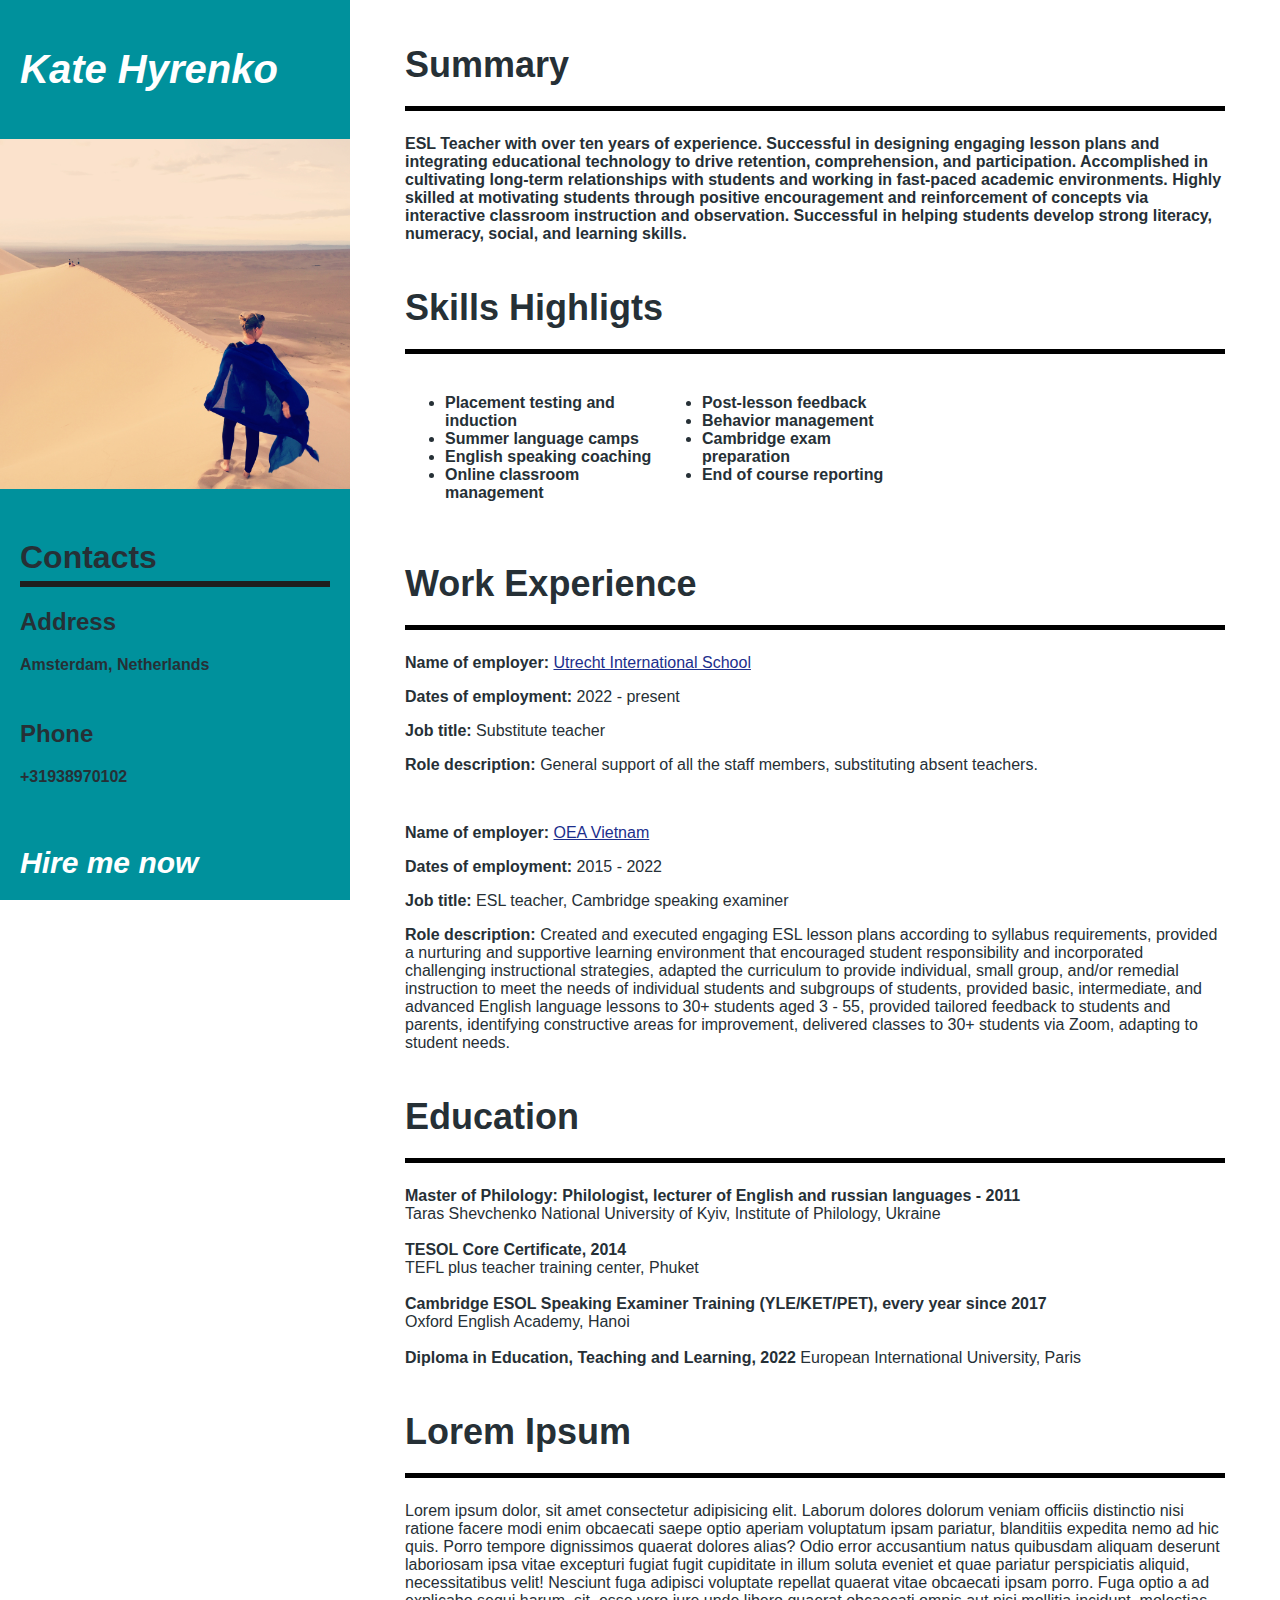
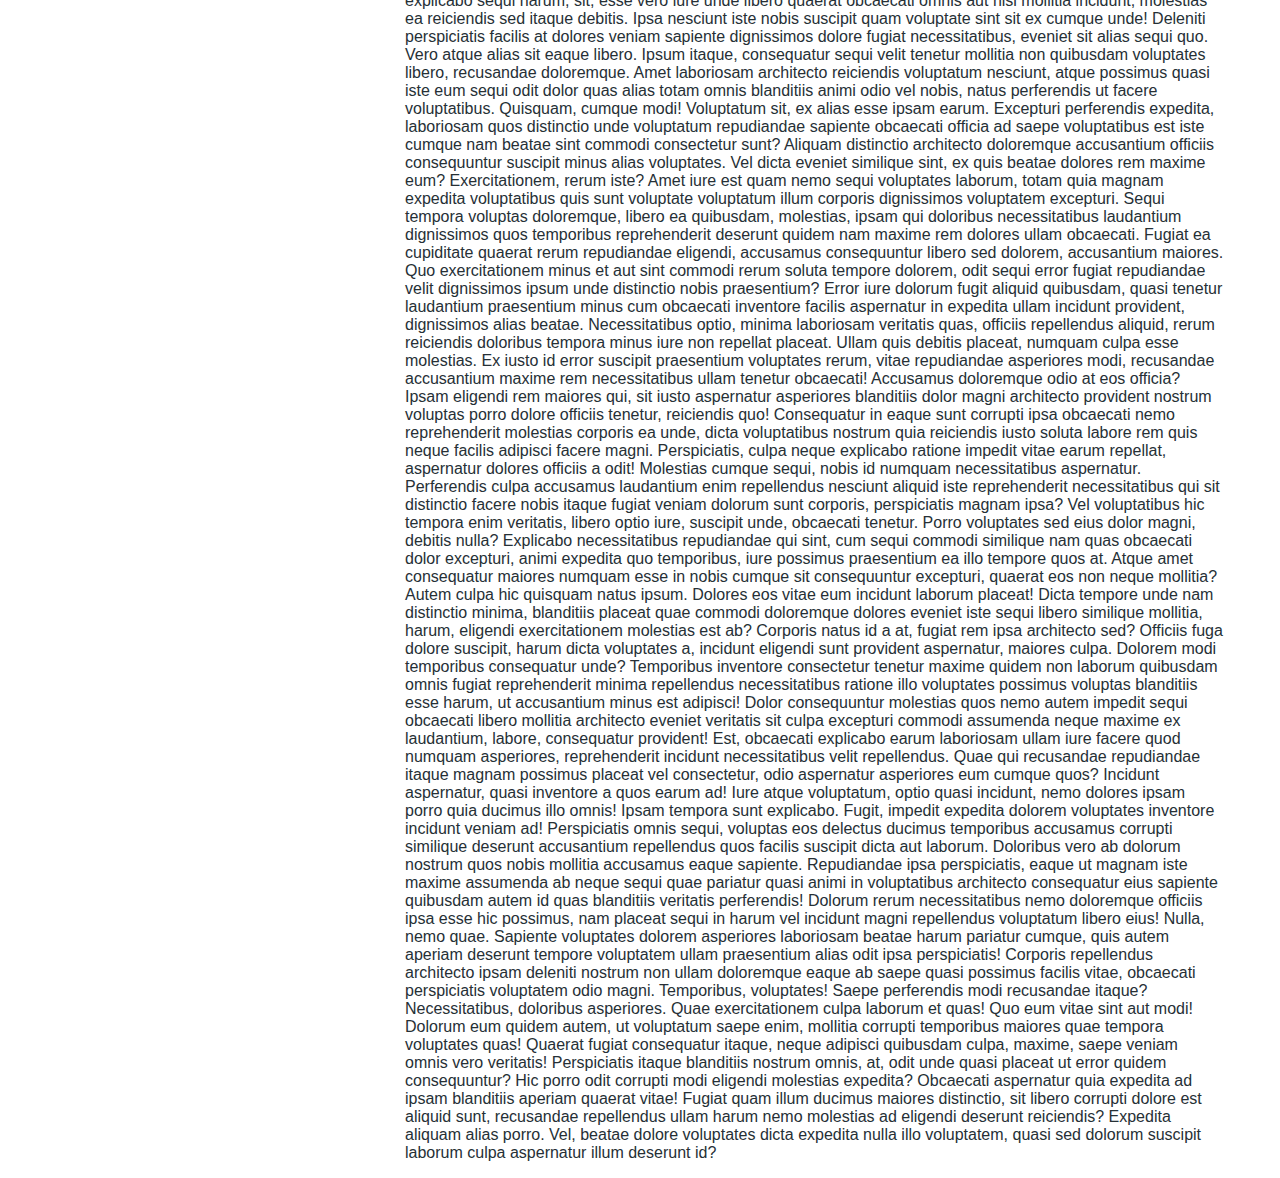
==== CV/index.html @ 31000554 "Lesson 13 homework" ====
<!DOCTYPE html>
<html lang="en">

<head>
  <title>My resume</title>
  <link rel="stylesheet" href="./styles.css">
  <link rel="icon" href="./favicon.ico">
</head>

<body class="resume">

  <div class="side-column">
    <header>
      <h1 class="name">Kate Hyrenko</h1>
    </header>
    <div class="scrollbox">
      <div class="scrollbox-inner">
        <img class="profile-picture" src="./ProfilePic.JPG" alt="My profile picture" width="200" />

        <div class="side-text">

          <div class="contacts">

            <h1 class="side-heading">Contacts</h1>

            <div class="side-info">
              <h2 class="secondary-side-heading">
                Address
              </h2>
              <p>Amsterdam, Netherlands</p>
            </div>

            <div class="side-info">
              <h2 class="secondary-side-heading">
                Phone
              </h2>
              <p>+31938970102</p>
            </div>

            <div class="side-info">
              <h2 class="secondary-side-heading">
                E-mail
              </h2>
              <a class="side-link link" href="mailto:katya.gyrenko@gmail.com">katya.gyrenko@gmail.com</a>
            </div>

            <div class="side-info">
              <h2 class="secondary-side-heading">
                LinkedIn
              </h2>
              <a class="side-link link" - href="https://www.linkedin.com/in/kate-hyrenko-30116a177/"
                target="_blank">www.linkedin.com/kate-hyrenko</a>
            </div>

          </div>

          <div class="languages">

            <h1 class="side-heading">Languages</h1>
            <h4>Ukrainian - native speaker</h4>
            <h4>English - C2</h4>
            <h4>Vietnamese - A2</h4>
            <h4>Dutch - A1</h4>

          </div>

        </div>
      </div>
    </div>
    <footer>
      <a class="hire-me" - href="./employment/hire-me.html" target="_blank">Hire me now</a>
    </footer>
  </div>

  <div class="main-column">

    <div class="summary">
      <h1 class="main-heading">Summary</h1>
      <p class="main-info">
        ESL Teacher with over ten years of experience. Successful in designing engaging lesson plans and integrating
        educational technology to drive retention, comprehension, and participation. Accomplished in cultivating
        long-term relationships with students and working in fast-paced academic environments. Highly skilled at
        motivating students through positive encouragement and reinforcement of concepts via interactive classroom
        instruction and observation. Successful in helping students develop strong literacy, numeracy, social, and
        learning skills.
      </p>
    </div>

    <div class="skills">
      <h1 class="main-heading">
        Skills Highligts
      </h1>
      <div class="skills-info">
        <ul class="main-info">
          <li>Placement testing and induction</li>
          <li>Summer language camps</li>
          <li>English speaking coaching</li>
          <li>Online classroom management</li>
        </ul>

        <ul class="main-info">
          <li>Post-lesson feedback</li>
          <li>Behavior management</li>
          <li>Cambridge exam preparation</li>
          <li>End of course reporting</li>
        </ul>
      </div>

    </div>

    <div class="experience">

      <h1 class="main-heading">
        Work Experience
      </h1>

      <div class="main-info">
        <p><strong>Name of employer: </strong><a class="link"
            href="https://www.isutrecht.nl/staffmembers/katya-hyrenko/" target="_blank">Utrecht International School</a>
        </p>
        <p><strong>Dates of employment: </strong>2022 - present</p>
        <p><strong>Job title: </strong>Substitute teacher</p>
        <p><strong>Role description: </strong>General support of all the staff members, substituting absent teachers.
        </p>
      </div>

      <br>

      <div class="main-info">
        <p><strong>Name of employer: </strong><a class="link" href="https://oea-vietnam.com/en/home/"
            target="_blank">OEA Vietnam</a></p>
        <p><strong>Dates of employment: </strong>2015 - 2022</p>
        <p><strong>Job title: </strong>ESL teacher, Cambridge speaking examiner</p>
        <p><strong>Role description: </strong>Created and executed engaging ESL lesson plans according to syllabus
          requirements, provided
          a nurturing and supportive learning environment that encouraged student responsibility and incorporated
          challenging instructional strategies, adapted the curriculum to provide individual, small group, and/or
          remedial instruction to meet the needs of individual students and subgroups of students, provided basic,
          intermediate, and advanced English language lessons to 30+ students aged 3 - 55, provided tailored feedback to
          students and parents, identifying constructive areas for improvement, delivered classes to 30+ students via
          Zoom, adapting to student needs.</p>
      </div>

    </div>

    <div class="education">
      <h1 class="main-heading">
        Education
      </h1>
      <p class="main-info">
        <strong>Master of Philology: Philologist, lecturer of English and russian languages - 2011</strong>
        <br>
        Taras Shevchenko National University of Kyiv, Institute of Philology, Ukraine
        <br>
        <br>

        <strong>TESOL Core Certificate, 2014</strong>
        <br>
        TEFL plus teacher training center, Phuket

        <br>
        <br>

        <strong>Cambridge ESOL Speaking Examiner Training (YLE/KET/PET), every year since 2017</strong>
        <br>
        Oxford English Academy, Hanoi

        <br>
        <br>

        <strong>Diploma in Education, Teaching and Learning, 2022</strong>
        European International University, Paris
      </p>
    </div>

    <h1 class="main-heading">
      Lorem Ipsum
    </h1>
    <p class="main-info">
      Lorem ipsum dolor, sit amet consectetur adipisicing elit. Laborum dolores dolorum veniam officiis distinctio nisi
      ratione facere modi enim obcaecati saepe optio aperiam voluptatum ipsam pariatur, blanditiis expedita nemo ad hic
      quis. Porro tempore dignissimos quaerat dolores alias? Odio error accusantium natus quibusdam aliquam deserunt
      laboriosam ipsa vitae excepturi fugiat fugit cupiditate in illum soluta eveniet et quae pariatur perspiciatis
      aliquid, necessitatibus velit! Nesciunt fuga adipisci voluptate repellat quaerat vitae obcaecati ipsam porro. Fuga
      optio a ad explicabo sequi harum, sit, esse vero iure unde libero quaerat obcaecati omnis aut nisi mollitia
      incidunt, molestias ea reiciendis sed itaque debitis. Ipsa nesciunt iste nobis suscipit quam voluptate sint sit ex
      cumque unde! Deleniti perspiciatis facilis at dolores veniam sapiente dignissimos dolore fugiat necessitatibus,
      eveniet sit alias sequi quo. Vero atque alias sit eaque libero. Ipsum itaque, consequatur sequi velit tenetur
      mollitia non quibusdam voluptates libero, recusandae doloremque. Amet laboriosam architecto reiciendis voluptatum
      nesciunt, atque possimus quasi iste eum sequi odit dolor quas alias totam omnis blanditiis animi odio vel nobis,
      natus perferendis ut facere voluptatibus. Quisquam, cumque modi! Voluptatum sit, ex alias esse ipsam earum.
      Excepturi perferendis expedita, laboriosam quos distinctio unde voluptatum repudiandae sapiente obcaecati officia
      ad saepe voluptatibus est iste cumque nam beatae sint commodi consectetur sunt? Aliquam distinctio architecto
      doloremque accusantium officiis consequuntur suscipit minus alias voluptates. Vel dicta eveniet similique sint, ex
      quis beatae dolores rem maxime eum? Exercitationem, rerum iste? Amet iure est quam nemo sequi voluptates laborum,
      totam quia magnam expedita voluptatibus quis sunt voluptate voluptatum illum corporis dignissimos voluptatem
      excepturi. Sequi tempora voluptas doloremque, libero ea quibusdam, molestias, ipsam qui doloribus necessitatibus
      laudantium dignissimos quos temporibus reprehenderit deserunt quidem nam maxime rem dolores ullam obcaecati.
      Fugiat ea cupiditate quaerat rerum repudiandae eligendi, accusamus consequuntur libero sed dolorem, accusantium
      maiores. Quo exercitationem minus et aut sint commodi rerum soluta tempore dolorem, odit sequi error fugiat
      repudiandae velit dignissimos ipsum unde distinctio nobis praesentium? Error iure dolorum fugit aliquid quibusdam,
      quasi tenetur laudantium praesentium minus cum obcaecati inventore facilis aspernatur in expedita ullam incidunt
      provident, dignissimos alias beatae. Necessitatibus optio, minima laboriosam veritatis quas, officiis repellendus
      aliquid, rerum reiciendis doloribus tempora minus iure non repellat placeat. Ullam quis debitis placeat, numquam
      culpa esse molestias. Ex iusto id error suscipit praesentium voluptates rerum, vitae repudiandae asperiores modi,
      recusandae accusantium maxime rem necessitatibus ullam tenetur obcaecati! Accusamus doloremque odio at eos
      officia? Ipsam eligendi rem maiores qui, sit iusto aspernatur asperiores blanditiis dolor magni architecto
      provident nostrum voluptas porro dolore officiis tenetur, reiciendis quo! Consequatur in eaque sunt corrupti ipsa
      obcaecati nemo reprehenderit molestias corporis ea unde, dicta voluptatibus nostrum quia reiciendis iusto soluta
      labore rem quis neque facilis adipisci facere magni. Perspiciatis, culpa neque explicabo ratione impedit vitae
      earum repellat, aspernatur dolores officiis a odit! Molestias cumque sequi, nobis id numquam necessitatibus
      aspernatur. Perferendis culpa accusamus laudantium enim repellendus nesciunt aliquid iste reprehenderit
      necessitatibus qui sit distinctio facere nobis itaque fugiat veniam dolorum sunt corporis, perspiciatis magnam
      ipsa? Vel voluptatibus hic tempora enim veritatis, libero optio iure, suscipit unde, obcaecati tenetur. Porro
      voluptates sed eius dolor magni, debitis nulla? Explicabo necessitatibus repudiandae qui sint, cum sequi commodi
      similique nam quas obcaecati dolor excepturi, animi expedita quo temporibus, iure possimus praesentium ea illo
      tempore quos at. Atque amet consequatur maiores numquam esse in nobis cumque sit consequuntur excepturi, quaerat
      eos non neque mollitia? Autem culpa hic quisquam natus ipsum. Dolores eos vitae eum incidunt laborum placeat!
      Dicta tempore unde nam distinctio minima, blanditiis placeat quae commodi doloremque dolores eveniet iste sequi
      libero similique mollitia, harum, eligendi exercitationem molestias est ab? Corporis natus id a at, fugiat rem
      ipsa architecto sed? Officiis fuga dolore suscipit, harum dicta voluptates a, incidunt eligendi sunt provident
      aspernatur, maiores culpa. Dolorem modi temporibus consequatur unde? Temporibus inventore consectetur tenetur
      maxime quidem non laborum quibusdam omnis fugiat reprehenderit minima repellendus necessitatibus ratione illo
      voluptates possimus voluptas blanditiis esse harum, ut accusantium minus est adipisci! Dolor consequuntur
      molestias quos nemo autem impedit sequi obcaecati libero mollitia architecto eveniet veritatis sit culpa excepturi
      commodi assumenda neque maxime ex laudantium, labore, consequatur provident! Est, obcaecati explicabo earum
      laboriosam ullam iure facere quod numquam asperiores, reprehenderit incidunt necessitatibus velit repellendus.
      Quae qui recusandae repudiandae itaque magnam possimus placeat vel consectetur, odio aspernatur asperiores eum
      cumque quos? Incidunt aspernatur, quasi inventore a quos earum ad! Iure atque voluptatum, optio quasi incidunt,
      nemo dolores ipsam porro quia ducimus illo omnis! Ipsam tempora sunt explicabo. Fugit, impedit expedita dolorem
      voluptates inventore incidunt veniam ad! Perspiciatis omnis sequi, voluptas eos delectus ducimus temporibus
      accusamus corrupti similique deserunt accusantium repellendus quos facilis suscipit dicta aut laborum. Doloribus
      vero ab dolorum nostrum quos nobis mollitia accusamus eaque sapiente. Repudiandae ipsa perspiciatis, eaque ut
      magnam iste maxime assumenda ab neque sequi quae pariatur quasi animi in voluptatibus architecto consequatur eius
      sapiente quibusdam autem id quas blanditiis veritatis perferendis! Dolorum rerum necessitatibus nemo doloremque
      officiis ipsa esse hic possimus, nam placeat sequi in harum vel incidunt magni repellendus voluptatum libero eius!
      Nulla, nemo quae. Sapiente voluptates dolorem asperiores laboriosam beatae harum pariatur cumque, quis autem
      aperiam deserunt tempore voluptatem ullam praesentium alias odit ipsa perspiciatis! Corporis repellendus
      architecto ipsam deleniti nostrum non ullam doloremque eaque ab saepe quasi possimus facilis vitae, obcaecati
      perspiciatis voluptatem odio magni. Temporibus, voluptates! Saepe perferendis modi recusandae itaque?
      Necessitatibus, doloribus asperiores. Quae exercitationem culpa laborum et quas! Quo eum vitae sint aut modi!
      Dolorum eum quidem autem, ut voluptatum saepe enim, mollitia corrupti temporibus maiores quae tempora voluptates
      quas! Quaerat fugiat consequatur itaque, neque adipisci quibusdam culpa, maxime, saepe veniam omnis vero
      veritatis! Perspiciatis itaque blanditiis nostrum omnis, at, odit unde quasi placeat ut error quidem consequuntur?
      Hic porro odit corrupti modi eligendi molestias expedita? Obcaecati aspernatur quia expedita ad ipsam blanditiis
      aperiam quaerat vitae! Fugiat quam illum ducimus maiores distinctio, sit libero corrupti dolore est aliquid sunt,
      recusandae repellendus ullam harum nemo molestias ad eligendi deserunt reiciendis? Expedita aliquam alias porro.
      Vel, beatae dolore voluptates dicta expedita nulla illo voluptatem, quasi sed dolorum suscipit laborum culpa
      aspernatur illum deserunt id?
    </p>

  </div>

</body>

</html>
---- CV/styles.css ----
.resume {
    color: #263036;
    font-family: Arial, Helvetica, sans-serif;
    display: flex;
    margin: 0;
}

::-webkit-scrollbar {
    width: 5px;
}

::-webkit-scrollbar-thumb {
    background: #263036;
    border-radius: 10px;
}

.side-column {
    background-color: #00919C;
    width: 350px;
    height: 100%;
    flex: 1;
    font-weight: 600;
    position: fixed;
    top: 0;
    left: 0;
    z-index: 1;
    display: flex;
    flex-direction: column;
}

.scrollbox {
    overflow: auto;
    visibility: hidden;
}

.scrollbox-inner, .scrollbox:hover {
    visibility: visible;
}

.side-text {
    padding: 20px;
}

.side-heading {
    font-size: 32px;
    border-bottom: 6px solid #1E1E1E;
    padding: 5px 0;
}

.side-info {
    padding: 0 0 10px 0;
}

footer {
    padding: 20px;
}

.main-column {
    flex: 3;
    padding: 0 55px;
    margin-left: 350px;
}

.main-heading {
    font-size: 36px;
    border-bottom: 5px solid #000000;
    padding: 20px 0;
}

.summary,
.skills {
    font-weight: bold;
}

.skills-info {
    display: flex;
    justify-content: space-between;
    width: 60%;
}

.profile-picture {
    width: 100%;
}

.name {
    font-family: 'Lucida Sans', 'Lucida Sans Regular', 'Lucida Grande', 'Lucida Sans Unicode', Geneva, Verdana, sans-serif;
    font-style: italic;
    color: white;
    padding: 20px;
    font-weight: 600;
    font-size: 40px;
}

.link {
    color: #1C2E8C;
    text-decoration: underline;
}

.side-link.link {
    text-decoration: none;
}

.side-link.link:hover {
    color: white;
    text-decoration: none;
}

.hire-me {
    color: #fff;
    text-decoration: none;
    font-weight: 600;
    font-size: 30px;
    display: flex;
    font-style: italic;
}

.hire-me:hover {
    color: #1C2E8C;
}

.link:hover {
    text-decoration: none;
    color: rgb(37, 32, 32);
}

.link:visited {
    color: #005;
    text-decoration: underline;
}
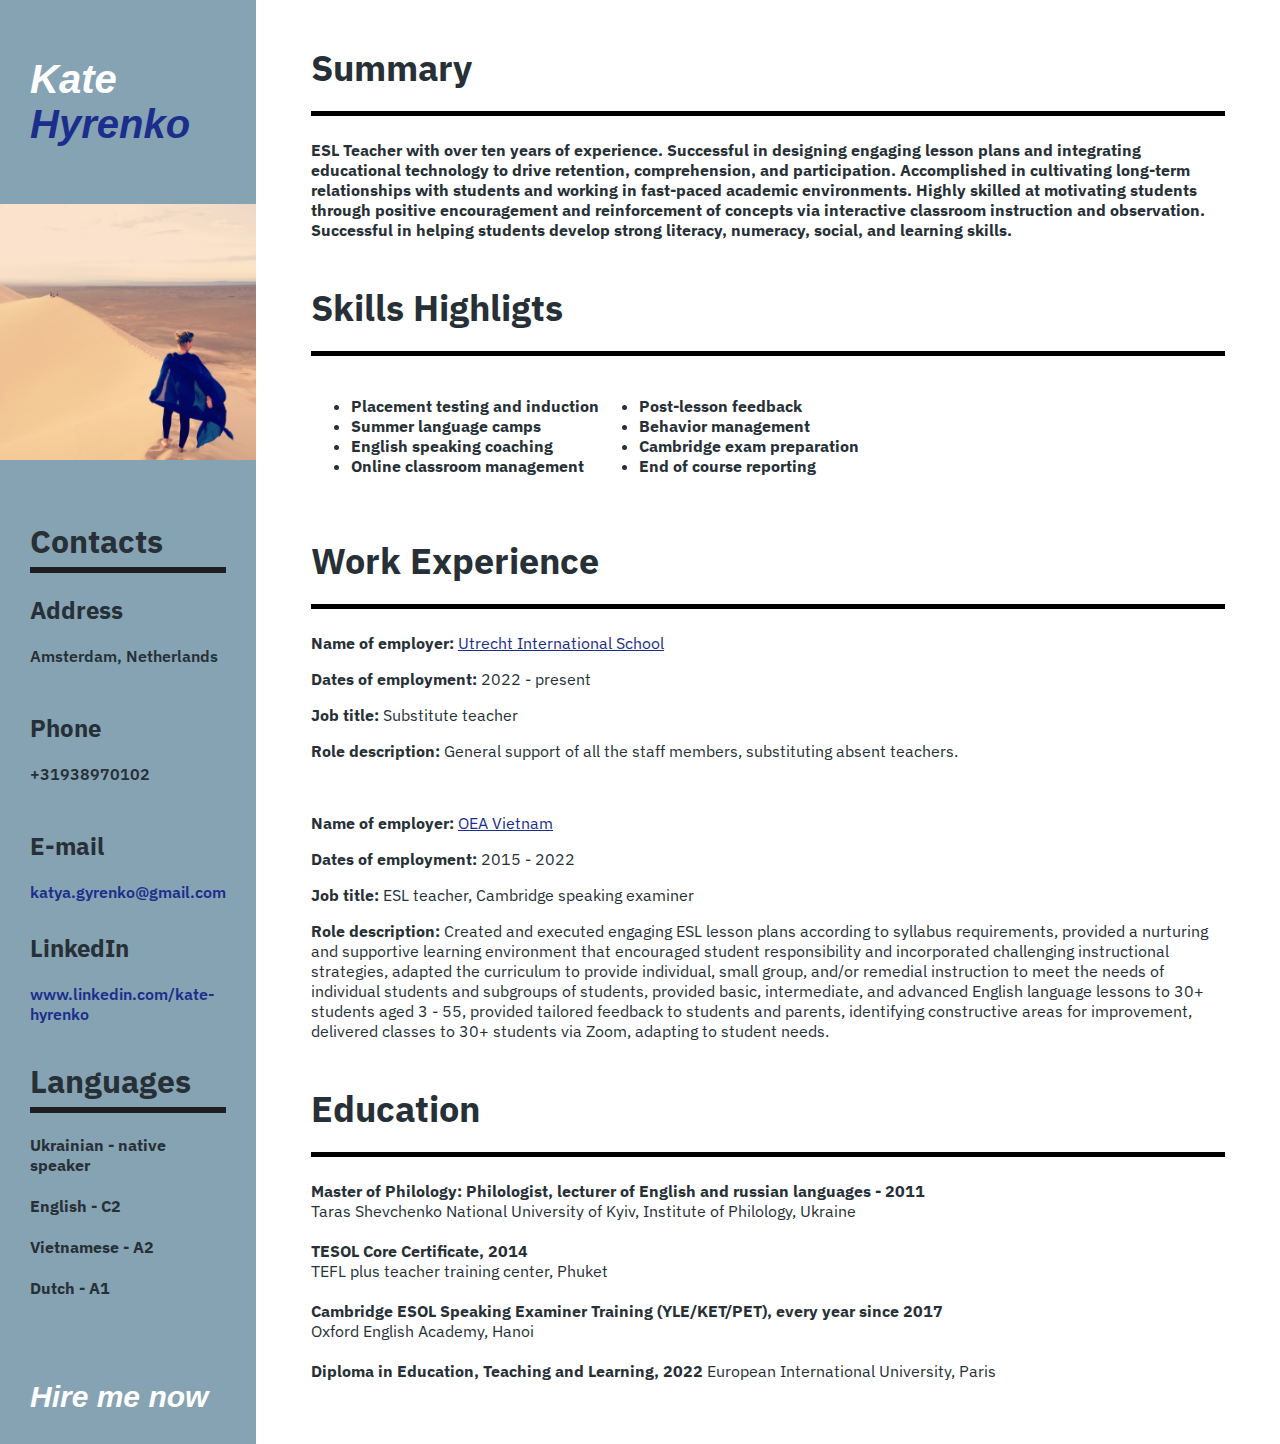
==== commit 1dd2d65a: "Homework for lesson 15" ====
--- a/CV/index.html
+++ b/CV/index.html
@@ -2,16 +2,28 @@
 <html lang="en">
 
 <head>
+  <meta charset="UTF-8">
+  <meta http-equiv="X-UA-Compatible" content="IE=edge">
+  <meta name="viewport" content="width=device-width, initial-scale=1.0">
   <title>My resume</title>
+  <link rel="preconnect" href="https://fonts.googleapis.com">
+  <link rel="preconnect" href="https://fonts.gstatic.com" crossorigin>
+  <link href="https://fonts.googleapis.com/css2?family=IBM+Plex+Sans:wght@100;200;300;400;500;600;700&display=swap"
+    rel="stylesheet">
   <link rel="stylesheet" href="./styles.css">
+  <link rel="stylesheet" href="./main-theme.css">
+  <link rel="stylesheet" href="./my-theme.css">
   <link rel="icon" href="./favicon.ico">
 </head>
 
-<body class="resume">
+<body class="resume main-theme">
 
   <div class="side-column">
     <header>
-      <h1 class="name">Kate Hyrenko</h1>
+      <h1 class="name">Kate
+        <br>
+        <span class="last-name">Hyrenko</span>
+         </h1>
     </header>
     <div class="scrollbox">
       <div class="scrollbox-inner">
@@ -173,82 +185,6 @@
       </p>
     </div>
 
-    <h1 class="main-heading">
-      Lorem Ipsum
-    </h1>
-    <p class="main-info">
-      Lorem ipsum dolor, sit amet consectetur adipisicing elit. Laborum dolores dolorum veniam officiis distinctio nisi
-      ratione facere modi enim obcaecati saepe optio aperiam voluptatum ipsam pariatur, blanditiis expedita nemo ad hic
-      quis. Porro tempore dignissimos quaerat dolores alias? Odio error accusantium natus quibusdam aliquam deserunt
-      laboriosam ipsa vitae excepturi fugiat fugit cupiditate in illum soluta eveniet et quae pariatur perspiciatis
-      aliquid, necessitatibus velit! Nesciunt fuga adipisci voluptate repellat quaerat vitae obcaecati ipsam porro. Fuga
-      optio a ad explicabo sequi harum, sit, esse vero iure unde libero quaerat obcaecati omnis aut nisi mollitia
-      incidunt, molestias ea reiciendis sed itaque debitis. Ipsa nesciunt iste nobis suscipit quam voluptate sint sit ex
-      cumque unde! Deleniti perspiciatis facilis at dolores veniam sapiente dignissimos dolore fugiat necessitatibus,
-      eveniet sit alias sequi quo. Vero atque alias sit eaque libero. Ipsum itaque, consequatur sequi velit tenetur
-      mollitia non quibusdam voluptates libero, recusandae doloremque. Amet laboriosam architecto reiciendis voluptatum
-      nesciunt, atque possimus quasi iste eum sequi odit dolor quas alias totam omnis blanditiis animi odio vel nobis,
-      natus perferendis ut facere voluptatibus. Quisquam, cumque modi! Voluptatum sit, ex alias esse ipsam earum.
-      Excepturi perferendis expedita, laboriosam quos distinctio unde voluptatum repudiandae sapiente obcaecati officia
-      ad saepe voluptatibus est iste cumque nam beatae sint commodi consectetur sunt? Aliquam distinctio architecto
-      doloremque accusantium officiis consequuntur suscipit minus alias voluptates. Vel dicta eveniet similique sint, ex
-      quis beatae dolores rem maxime eum? Exercitationem, rerum iste? Amet iure est quam nemo sequi voluptates laborum,
-      totam quia magnam expedita voluptatibus quis sunt voluptate voluptatum illum corporis dignissimos voluptatem
-      excepturi. Sequi tempora voluptas doloremque, libero ea quibusdam, molestias, ipsam qui doloribus necessitatibus
-      laudantium dignissimos quos temporibus reprehenderit deserunt quidem nam maxime rem dolores ullam obcaecati.
-      Fugiat ea cupiditate quaerat rerum repudiandae eligendi, accusamus consequuntur libero sed dolorem, accusantium
-      maiores. Quo exercitationem minus et aut sint commodi rerum soluta tempore dolorem, odit sequi error fugiat
-      repudiandae velit dignissimos ipsum unde distinctio nobis praesentium? Error iure dolorum fugit aliquid quibusdam,
-      quasi tenetur laudantium praesentium minus cum obcaecati inventore facilis aspernatur in expedita ullam incidunt
-      provident, dignissimos alias beatae. Necessitatibus optio, minima laboriosam veritatis quas, officiis repellendus
-      aliquid, rerum reiciendis doloribus tempora minus iure non repellat placeat. Ullam quis debitis placeat, numquam
-      culpa esse molestias. Ex iusto id error suscipit praesentium voluptates rerum, vitae repudiandae asperiores modi,
-      recusandae accusantium maxime rem necessitatibus ullam tenetur obcaecati! Accusamus doloremque odio at eos
-      officia? Ipsam eligendi rem maiores qui, sit iusto aspernatur asperiores blanditiis dolor magni architecto
-      provident nostrum voluptas porro dolore officiis tenetur, reiciendis quo! Consequatur in eaque sunt corrupti ipsa
-      obcaecati nemo reprehenderit molestias corporis ea unde, dicta voluptatibus nostrum quia reiciendis iusto soluta
-      labore rem quis neque facilis adipisci facere magni. Perspiciatis, culpa neque explicabo ratione impedit vitae
-      earum repellat, aspernatur dolores officiis a odit! Molestias cumque sequi, nobis id numquam necessitatibus
-      aspernatur. Perferendis culpa accusamus laudantium enim repellendus nesciunt aliquid iste reprehenderit
-      necessitatibus qui sit distinctio facere nobis itaque fugiat veniam dolorum sunt corporis, perspiciatis magnam
-      ipsa? Vel voluptatibus hic tempora enim veritatis, libero optio iure, suscipit unde, obcaecati tenetur. Porro
-      voluptates sed eius dolor magni, debitis nulla? Explicabo necessitatibus repudiandae qui sint, cum sequi commodi
-      similique nam quas obcaecati dolor excepturi, animi expedita quo temporibus, iure possimus praesentium ea illo
-      tempore quos at. Atque amet consequatur maiores numquam esse in nobis cumque sit consequuntur excepturi, quaerat
-      eos non neque mollitia? Autem culpa hic quisquam natus ipsum. Dolores eos vitae eum incidunt laborum placeat!
-      Dicta tempore unde nam distinctio minima, blanditiis placeat quae commodi doloremque dolores eveniet iste sequi
-      libero similique mollitia, harum, eligendi exercitationem molestias est ab? Corporis natus id a at, fugiat rem
-      ipsa architecto sed? Officiis fuga dolore suscipit, harum dicta voluptates a, incidunt eligendi sunt provident
-      aspernatur, maiores culpa. Dolorem modi temporibus consequatur unde? Temporibus inventore consectetur tenetur
-      maxime quidem non laborum quibusdam omnis fugiat reprehenderit minima repellendus necessitatibus ratione illo
-      voluptates possimus voluptas blanditiis esse harum, ut accusantium minus est adipisci! Dolor consequuntur
-      molestias quos nemo autem impedit sequi obcaecati libero mollitia architecto eveniet veritatis sit culpa excepturi
-      commodi assumenda neque maxime ex laudantium, labore, consequatur provident! Est, obcaecati explicabo earum
-      laboriosam ullam iure facere quod numquam asperiores, reprehenderit incidunt necessitatibus velit repellendus.
-      Quae qui recusandae repudiandae itaque magnam possimus placeat vel consectetur, odio aspernatur asperiores eum
-      cumque quos? Incidunt aspernatur, quasi inventore a quos earum ad! Iure atque voluptatum, optio quasi incidunt,
-      nemo dolores ipsam porro quia ducimus illo omnis! Ipsam tempora sunt explicabo. Fugit, impedit expedita dolorem
-      voluptates inventore incidunt veniam ad! Perspiciatis omnis sequi, voluptas eos delectus ducimus temporibus
-      accusamus corrupti similique deserunt accusantium repellendus quos facilis suscipit dicta aut laborum. Doloribus
-      vero ab dolorum nostrum quos nobis mollitia accusamus eaque sapiente. Repudiandae ipsa perspiciatis, eaque ut
-      magnam iste maxime assumenda ab neque sequi quae pariatur quasi animi in voluptatibus architecto consequatur eius
-      sapiente quibusdam autem id quas blanditiis veritatis perferendis! Dolorum rerum necessitatibus nemo doloremque
-      officiis ipsa esse hic possimus, nam placeat sequi in harum vel incidunt magni repellendus voluptatum libero eius!
-      Nulla, nemo quae. Sapiente voluptates dolorem asperiores laboriosam beatae harum pariatur cumque, quis autem
-      aperiam deserunt tempore voluptatem ullam praesentium alias odit ipsa perspiciatis! Corporis repellendus
-      architecto ipsam deleniti nostrum non ullam doloremque eaque ab saepe quasi possimus facilis vitae, obcaecati
-      perspiciatis voluptatem odio magni. Temporibus, voluptates! Saepe perferendis modi recusandae itaque?
-      Necessitatibus, doloribus asperiores. Quae exercitationem culpa laborum et quas! Quo eum vitae sint aut modi!
-      Dolorum eum quidem autem, ut voluptatum saepe enim, mollitia corrupti temporibus maiores quae tempora voluptates
-      quas! Quaerat fugiat consequatur itaque, neque adipisci quibusdam culpa, maxime, saepe veniam omnis vero
-      veritatis! Perspiciatis itaque blanditiis nostrum omnis, at, odit unde quasi placeat ut error quidem consequuntur?
-      Hic porro odit corrupti modi eligendi molestias expedita? Obcaecati aspernatur quia expedita ad ipsam blanditiis
-      aperiam quaerat vitae! Fugiat quam illum ducimus maiores distinctio, sit libero corrupti dolore est aliquid sunt,
-      recusandae repellendus ullam harum nemo molestias ad eligendi deserunt reiciendis? Expedita aliquam alias porro.
-      Vel, beatae dolore voluptates dicta expedita nulla illo voluptatem, quasi sed dolorum suscipit laborum culpa
-      aspernatur illum deserunt id?
-    </p>
-
   </div>
 
 </body>
--- a/CV/styles.css
+++ b/CV/styles.css
@@ -1,70 +1,65 @@
 .resume {
-    color: #263036;
-    font-family: Arial, Helvetica, sans-serif;
     display: flex;
+    background-color: var(--color-background-main);
+    color: var(--color-text-scrollbar-main);
+    font-family: var(--font-family-base);
     margin: 0;
 }
 
-::-webkit-scrollbar {
-    width: 5px;
+/* side section */
+
+.side-column {
+    background-color: var(--color-background-side);
+    flex: 1;
+    font-weight: 600;
 }
 
-::-webkit-scrollbar-thumb {
-    background: #263036;
-    border-radius: 10px;
+.name {
+    font-family: var(--font-family-side-header-footer);
+    font-style: var(--font-style-side-header-footer);
+    color: var(--color-side-header-footer);
+    padding: var(--padding-side-blocks);
+    font-weight: 600;
+    font-size: var(--font-size-side-header);
 }
 
-.side-column {
-    background-color: #00919C;
-    width: 350px;
-    height: 100%;
-    flex: 1;
-    font-weight: 600;
-    position: fixed;
-    top: 0;
-    left: 0;
-    z-index: 1;
-    display: flex;
-    flex-direction: column;
+.last-name {
+    color: var(--color-link-last-name); 
 }
 
-.scrollbox {
-    overflow: auto;
-    visibility: hidden;
-}
-
-.scrollbox-inner, .scrollbox:hover {
-    visibility: visible;
+.profile-picture {
+    width: 100%;
 }
 
 .side-text {
-    padding: 20px;
+    padding: var(--padding-side-blocks);
 }
 
 .side-heading {
-    font-size: 32px;
-    border-bottom: 6px solid #1E1E1E;
-    padding: 5px 0;
+    font-size: var(--font-size-side-heading);
+    border-bottom: 6px solid var(--color-side-heading-border);
+    padding: var(--padding-side-heading);
 }
 
 .side-info {
-    padding: 0 0 10px 0;
+    padding: var(--padding-side-info);
 }
 
 footer {
-    padding: 20px;
+    padding: var(--padding-side-blocks);
 }
 
+/* main section */
+
 .main-column {
-    flex: 3;
-    padding: 0 55px;
-    margin-left: 350px;
+    flex: 4;
+    padding: var(--padding-main-column);
 }
 
 .main-heading {
-    font-size: 36px;
-    border-bottom: 5px solid #000000;
-    padding: 20px 0;
+    font-size: var(--font-size-main-heading);
+    border-bottom: 5px solid var(--color-main-heading-border);
+    padding: var(--padding-main-heading);
 }
 
 .summary,
@@ -78,21 +73,10 @@
     width: 60%;
 }
 
-.profile-picture {
-    width: 100%;
-}
-
-.name {
-    font-family: 'Lucida Sans', 'Lucida Sans Regular', 'Lucida Grande', 'Lucida Sans Unicode', Geneva, Verdana, sans-serif;
-    font-style: italic;
-    color: white;
-    padding: 20px;
-    font-weight: 600;
-    font-size: 40px;
-}
+/* links */
 
 .link {
-    color: #1C2E8C;
+    color: var(--color-link-last-name);
     text-decoration: underline;
 }
 
@@ -101,29 +85,72 @@
 }
 
 .side-link.link:hover {
-    color: white;
+    color: var(--color-side-link-hover);
     text-decoration: none;
 }
 
 .hire-me {
-    color: #fff;
+    color: var(--color-side-header-footer);
     text-decoration: none;
     font-weight: 600;
-    font-size: 30px;
-    display: flex;
-    font-style: italic;
+    font-size: var(--font-size-side-footer);
+    font-family: var(--font-family-side-header-footer);
+    font-style: var(--font-style-side-header-footer);
 }
 
 .hire-me:hover {
-    color: #1C2E8C;
+    color: var(--color-side-footer-hover);
 }
 
 .link:hover {
     text-decoration: none;
-    color: rgb(37, 32, 32);
+    color: var(--color-main-link-hover);
 }
 
 .link:visited {
-    color: #005;
+    color: var(--color-link-visited);
     text-decoration: underline;
-}+}
+
+@media screen and (max-width: 550px) {
+    .resume {
+        display: flex;
+        flex-direction: column;
+    }
+
+    .main-column {
+        padding: 0 30px;
+    }
+
+    .name {
+        padding: 0 50px;
+    }
+
+    .skills-info {
+        width: 100%;
+    }
+
+    p {
+        margin: 0;
+    }
+    
+}
+/*
+::-webkit-scrollbar {
+    width: 5px;
+}
+
+::-webkit-scrollbar-thumb {
+    background: var(--color-text-scrollbar-main);
+    border-radius: 10px;
+}
+
+.scrollbox {
+    overflow: auto;
+    visibility: hidden;
+}
+
+.scrollbox-inner, .scrollbox:hover {
+    visibility: visible;
+}
+*/--- a/CV/main-theme.css
+++ b/CV/main-theme.css
@@ -0,0 +1,30 @@
+.main-theme {
+    /* colors */
+    --color-background-side: #86A3B4;
+    --color-text-scrollbar-main: #263036;
+    --color-link-last-name: #1C2E8C; 
+    --color-side-link-hover: #fff;
+    --color-main-link-hover: rgb(37, 32, 32);
+    --color-link-visited: #005; 
+    --color-main-heading-border: #000000; 
+    --color-side-heading-border: #1E1E1E;
+    --color-side-header-footer: #fff;
+    --color-side-footer-hover: #1C2E8C;
+
+    /* font */
+    --font-size-side-header: 40px; 
+    --font-size-side-footer: 30px; 
+    --font-size-main-heading: 36px;
+    --font-size-side-heading: 32px;
+
+    --font-family-base:'IBM Plex Sans', sans-serif;
+    --font-family-side-header-footer: 'Lucida Sans', 'Lucida Sans Regular', 'Lucida Grande', 'Lucida Sans Unicode', Geneva, Verdana, sans-serif;
+    --font-style-side-header-footer: italic;
+
+    /* deviation */
+    --padding-side-blocks: 30px;
+    --padding-side-info: 0 0 10px 0;
+    --padding-side-heading: 5px 0;
+    --padding-main-heading: 20px 0;
+    --padding-main-column: 0 55px;
+}--- a/CV/my-theme.css
+++ b/CV/my-theme.css
@@ -0,0 +1,31 @@
+.my-theme {
+    /* colors */
+    --color-background-side: #03045E;
+    --color-background-main: #fefae0;
+    --color-text-scrollbar-main: #005F73;
+    --color-link: #7209b7; 
+    --color-side-link-hover: #EE9B00;
+    --color-main-link-hover: #AE2012;
+    --color-link-visited: #9B2226; 
+    --color-main-heading-border: #023E8A; 
+    --color-side-heading-border: #0A9396;
+    --color-side-header-footer: #94D2BD;
+    --color-side-footer-hover: #EE9B00;
+
+    /* font */
+    --font-size-side-header: 40px; 
+    --font-size-side-footer: 30px; 
+    --font-size-main-heading: 36px;
+    --font-size-side-heading: 32px;
+
+    --font-family-base: Arial, Helvetica, sans-serif;
+    --font-family-side-header-footer: 'Lucida Sans', 'Lucida Sans Regular', 'Lucida Grande', 'Lucida Sans Unicode', Geneva, Verdana, sans-serif;
+    --font-style-side-header-footer: italic;
+
+    /* deviation */
+    --padding-side-blocks: 20px;
+    --padding-side-info: 0 0 10px 0;
+    --padding-side-heading: 5px 0;
+    --padding-main-heading: 20px 0;
+    --padding-main-column: 0 55px;
+}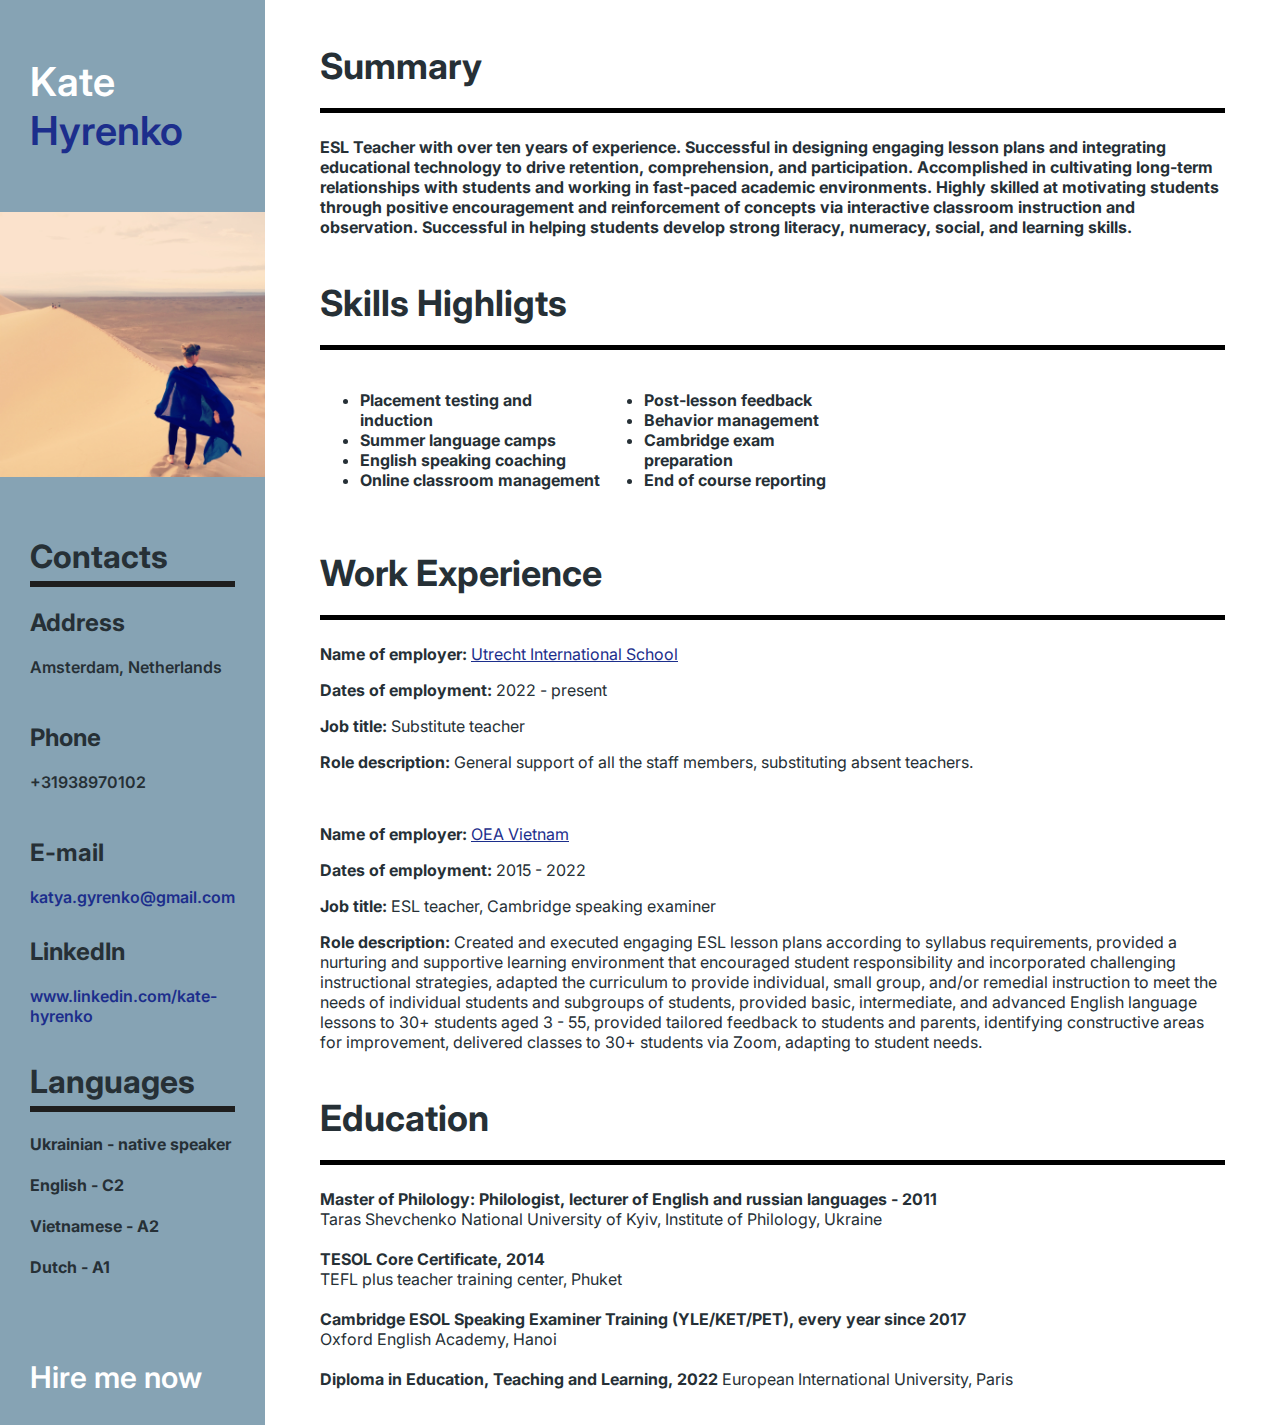
==== commit d3e78c8f: "Change of some styling" ====
--- a/CV/index.html
+++ b/CV/index.html
@@ -8,7 +8,9 @@
   <title>My resume</title>
   <link rel="preconnect" href="https://fonts.googleapis.com">
   <link rel="preconnect" href="https://fonts.gstatic.com" crossorigin>
-  <link href="https://fonts.googleapis.com/css2?family=IBM+Plex+Sans:wght@100;200;300;400;500;600;700&display=swap"
+  <link rel="preconnect" href="https://fonts.googleapis.com">
+  <link rel="preconnect" href="https://fonts.gstatic.com" crossorigin>
+  <link href="https://fonts.googleapis.com/css2?family=Inter:wght@100;200;300;400;500;600;700;800;900&display=swap"
     rel="stylesheet">
   <link rel="stylesheet" href="./styles.css">
   <link rel="stylesheet" href="./main-theme.css">
@@ -23,7 +25,7 @@
       <h1 class="name">Kate
         <br>
         <span class="last-name">Hyrenko</span>
-         </h1>
+      </h1>
     </header>
     <div class="scrollbox">
       <div class="scrollbox-inner">
--- a/CV/styles.css
+++ b/CV/styles.css
@@ -15,8 +15,6 @@
 }
 
 .name {
-    font-family: var(--font-family-side-header-footer);
-    font-style: var(--font-style-side-header-footer);
     color: var(--color-side-header-footer);
     padding: var(--padding-side-blocks);
     font-weight: 600;
@@ -94,8 +92,6 @@
     text-decoration: none;
     font-weight: 600;
     font-size: var(--font-size-side-footer);
-    font-family: var(--font-family-side-header-footer);
-    font-style: var(--font-style-side-header-footer);
 }
 
 .hire-me:hover {
--- a/CV/main-theme.css
+++ b/CV/main-theme.css
@@ -17,9 +17,7 @@
     --font-size-main-heading: 36px;
     --font-size-side-heading: 32px;
 
-    --font-family-base:'IBM Plex Sans', sans-serif;
-    --font-family-side-header-footer: 'Lucida Sans', 'Lucida Sans Regular', 'Lucida Grande', 'Lucida Sans Unicode', Geneva, Verdana, sans-serif;
-    --font-style-side-header-footer: italic;
+    --font-family-base:'Inter', sans-serif;
 
     /* deviation */
     --padding-side-blocks: 30px;
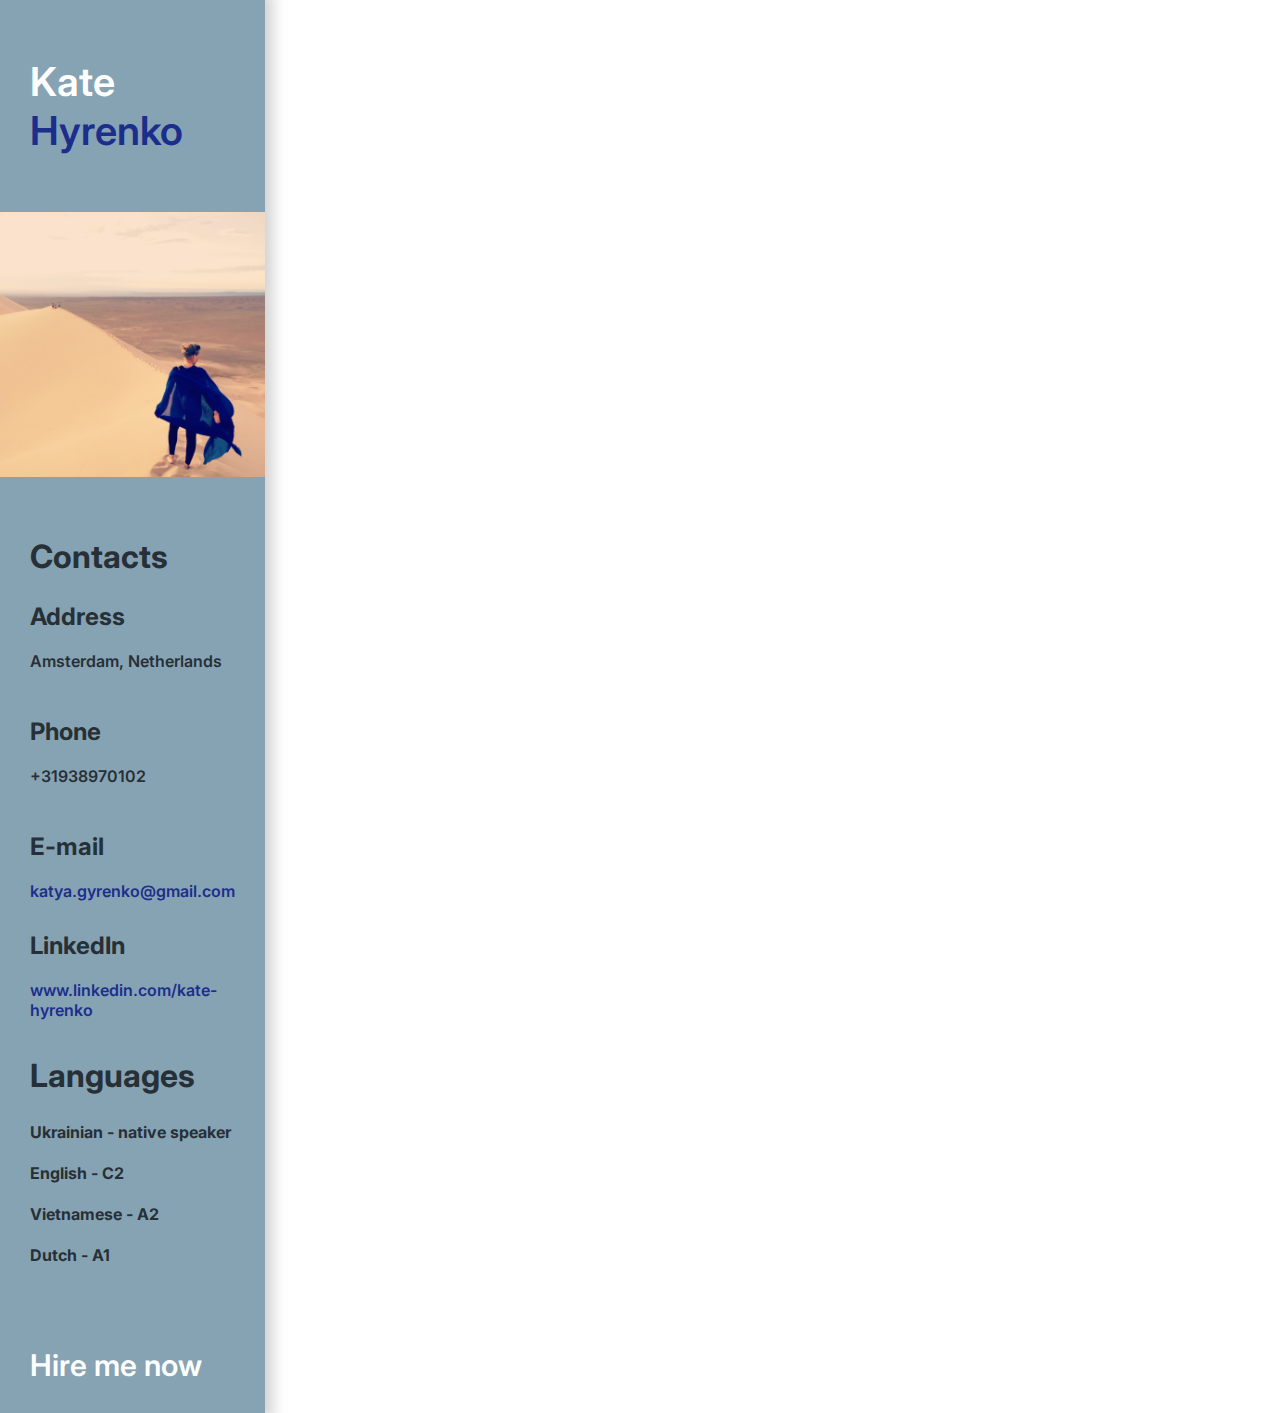
==== commit 6d148571: "Working with Sass" ====
--- a/CV/index.html
+++ b/CV/index.html
@@ -13,12 +13,10 @@
   <link href="https://fonts.googleapis.com/css2?family=Inter:wght@100;200;300;400;500;600;700;800;900&display=swap"
     rel="stylesheet">
   <link rel="stylesheet" href="./styles.css">
-  <link rel="stylesheet" href="./main-theme.css">
-  <link rel="stylesheet" href="./my-theme.css">
   <link rel="icon" href="./favicon.ico">
 </head>
 
-<body class="resume main-theme">
+<body class="resume">
 
   <div class="side-column">
     <header>
@@ -140,7 +138,7 @@
 
       <br>
 
-      <div class="main-info">
+      <div class="main-info previous-experience">
         <p><strong>Name of employer: </strong><a class="link" href="https://oea-vietnam.com/en/home/"
             target="_blank">OEA Vietnam</a></p>
         <p><strong>Dates of employment: </strong>2015 - 2022</p>
--- a/CV/styles.css
+++ b/CV/styles.css
@@ -1,135 +1,179 @@
+:root {
+  /* font */
+  --font-size-side-header: 40px;
+  --font-size-side-footer: 30px;
+  --font-size-main-heading: 36px;
+  --font-size-side-heading: 32px;
+  /* deviation */
+  --padding-side-blocks: 30px;
+  --padding-side-info: 0 0 10px 0;
+  --padding-side-heading: 5px 0;
+  --padding-main-heading: 20px 0;
+  --padding-main-column: 0 55px;
+}
+
 .resume {
-    display: flex;
-    background-color: var(--color-background-main);
-    color: var(--color-text-scrollbar-main);
-    font-family: var(--font-family-base);
-    margin: 0;
+  display: flex;
+  background-color: #fff;
+  color: #263036;
+  font-family: "Inter", sans-serif;
+  margin: 0;
 }
 
 /* side section */
-
 .side-column {
-    background-color: var(--color-background-side);
-    flex: 1;
-    font-weight: 600;
+  background-color: #86A3B4;
+  flex: 1;
+  font-weight: 600;
+  box-shadow: 1px 0px 13px 7px rgba(80, 75, 75, 0.2509803922);
+  z-index: 1;
+  animation-name: down-to-up;
+  animation-duration: 1.5s;
+  animation-timing-function: linear;
+  animation-delay: 0;
+  animation-fill-mode: forwards;
 }
 
+@keyframes down-to-up {
+  from {
+    transform: translateY(100%);
+    opacity: 0;
+  }
+  to {
+    transform: translateY(0%);
+    opacity: 1;
+  }
+}
 .name {
-    color: var(--color-side-header-footer);
-    padding: var(--padding-side-blocks);
-    font-weight: 600;
-    font-size: var(--font-size-side-header);
+  color: #fff;
+  padding: var(--padding-side-blocks);
+  font-weight: 600;
+  font-size: var(--font-size-side-header);
 }
 
 .last-name {
-    color: var(--color-link-last-name); 
+  color: #1C2E8C;
 }
 
 .profile-picture {
-    width: 100%;
+  width: 100%;
+  transition: 1.5s;
+}
+.profile-picture:hover {
+  transform: scale(1.7) translate(20%, 40px);
+  box-shadow: 10px 10px 16px 0px rgba(0, 0, 0, 0.2509803922);
 }
 
 .side-text {
-    padding: var(--padding-side-blocks);
+  padding: var(--padding-side-blocks);
 }
 
 .side-heading {
-    font-size: var(--font-size-side-heading);
-    border-bottom: 6px solid var(--color-side-heading-border);
-    padding: var(--padding-side-heading);
+  font-size: var(--font-size-side-heading);
+  border-bottom: 6px solid var(--color-side-heading-border);
+  padding: var(--padding-side-heading);
 }
 
 .side-info {
-    padding: var(--padding-side-info);
+  padding: var(--padding-side-info);
 }
 
 footer {
-    padding: var(--padding-side-blocks);
+  padding: var(--padding-side-blocks);
 }
 
 /* main section */
-
 .main-column {
-    flex: 4;
-    padding: var(--padding-main-column);
+  flex: 4;
+  padding: var(--padding-main-column);
+  animation-name: down-to-up;
+  animation-duration: 1.5s;
+  animation-timing-function: linear;
+  animation-delay: 0.5s;
+  animation-fill-mode: forwards;
+  opacity: 0;
 }
 
 .main-heading {
-    font-size: var(--font-size-main-heading);
-    border-bottom: 5px solid var(--color-main-heading-border);
-    padding: var(--padding-main-heading);
+  font-size: var(--font-size-main-heading);
+  border-bottom: 5px solid #000000;
+  padding: var(--padding-main-heading);
 }
 
 .summary,
 .skills {
-    font-weight: bold;
+  font-weight: bold;
 }
 
 .skills-info {
-    display: flex;
-    justify-content: space-between;
-    width: 60%;
+  display: flex;
+  justify-content: space-between;
+  width: 60%;
+}
+
+.previous-experience {
+  opacity: 70%;
+  transition: 2s;
+}
+.previous-experience:hover {
+  opacity: 100%;
 }
 
 /* links */
-
 .link {
-    color: var(--color-link-last-name);
-    text-decoration: underline;
+  color: #1C2E8C;
+  text-decoration: underline;
+}
+.link:hover {
+  text-decoration: none;
+  color: #1E1E1E;
+}
+.link:visited {
+  color: #005;
+  text-decoration: underline;
 }
 
 .side-link.link {
-    text-decoration: none;
+  text-decoration: none;
 }
-
 .side-link.link:hover {
-    color: var(--color-side-link-hover);
-    text-decoration: none;
+  color: #fff;
+  text-decoration: none;
 }
 
 .hire-me {
-    color: var(--color-side-header-footer);
-    text-decoration: none;
-    font-weight: 600;
-    font-size: var(--font-size-side-footer);
+  color: #fff;
+  text-decoration: none;
+  font-weight: 600;
+  font-size: var(--font-size-side-footer);
 }
-
 .hire-me:hover {
-    color: var(--color-side-footer-hover);
-}
-
-.link:hover {
-    text-decoration: none;
-    color: var(--color-main-link-hover);
-}
-
-.link:visited {
-    color: var(--color-link-visited);
-    text-decoration: underline;
+  color: #1C2E8C;
 }
 
 @media screen and (max-width: 550px) {
-    .resume {
-        display: flex;
-        flex-direction: column;
-    }
-
-    .main-column {
-        padding: 0 30px;
-    }
-
-    .name {
-        padding: 0 50px;
-    }
-
-    .skills-info {
-        width: 100%;
-    }
-
-    p {
-        margin: 0;
-    }
-    
+  .resume {
+    display: flex;
+    flex-direction: column;
+  }
+  .main-column {
+    padding: 0 30px;
+  }
+  .name {
+    padding: 0 50px;
+  }
+  .skills-info {
+    width: 100%;
+  }
+  p {
+    margin: 0;
+  }
+  .profile-picture {
+    transform: none;
+  }
+  .previous-experience {
+    opacity: 100%;
+  }
 }
 /*
 ::-webkit-scrollbar {
@@ -149,4 +193,4 @@
 .scrollbox-inner, .scrollbox:hover {
     visibility: visible;
 }
-*/+*//*# sourceMappingURL=styles.css.map */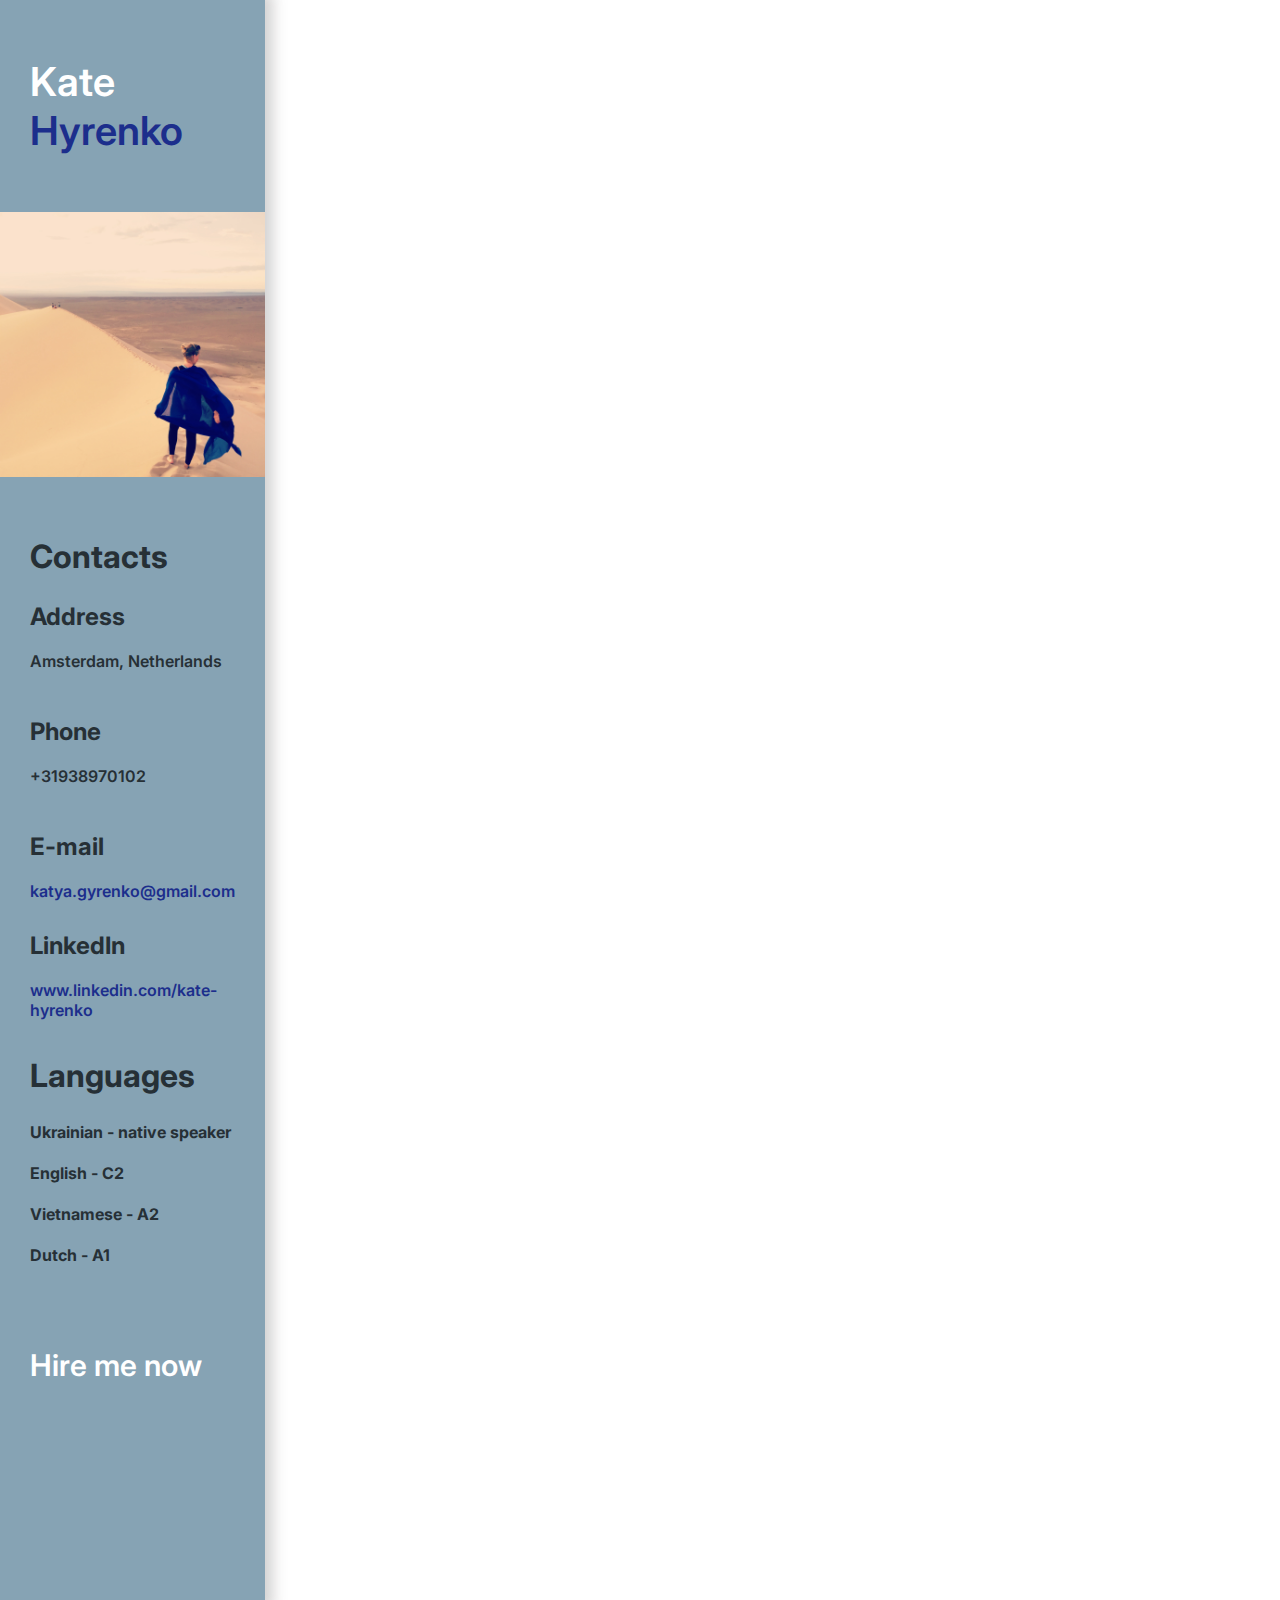
==== commit 437309dc: "Homework lesson 32" ====
--- a/CV/index.html
+++ b/CV/index.html
@@ -86,8 +86,11 @@
 
   <div class="main-column">
 
-    <div class="summary">
-      <h1 class="main-heading">Summary</h1>
+    <div id="a" class="summary">
+      <h1 class="main-heading">
+        <span class="letter">A</span>
+        Summary
+      </h1>
       <p class="main-info">
         ESL Teacher with over ten years of experience. Successful in designing engaging lesson plans and integrating
         educational technology to drive retention, comprehension, and participation. Accomplished in cultivating
@@ -98,8 +101,9 @@
       </p>
     </div>
 
-    <div class="skills">
-      <h1 class="main-heading">
+    <div id="b" class="skills">
+      <h1 class="main-heading">
+        <span class="letter">B</span>
         Skills Highligts
       </h1>
       <div class="skills-info">
@@ -120,9 +124,10 @@
 
     </div>
 
-    <div class="experience">
-
-      <h1 class="main-heading">
+    <div id="c" class="experience">
+
+      <h1 class="main-heading">
+        <span class="letter">C</span>
         Work Experience
       </h1>
 
@@ -155,8 +160,9 @@
 
     </div>
 
-    <div class="education">
-      <h1 class="main-heading">
+    <div id="d" class="education">
+      <h1 class="main-heading">
+        <span class="letter">D</span>
         Education
       </h1>
       <p class="main-info">
@@ -185,8 +191,17 @@
       </p>
     </div>
 
+    <div id="e" class="repositories">
+
+      <h1 class="main-heading">
+        <span class="letter">E</span>
+        My repositories
+      </h1>
+
+    </div>
+
   </div>
-
+<script src="./script.js"></script>
 </body>
 
 </html>--- a/CV/styles.css
+++ b/CV/styles.css
@@ -12,6 +12,7 @@
   --padding-main-column: 0 55px;
 }
 
+/* colors */
 .resume {
   display: flex;
   background-color: #fff;
@@ -59,7 +60,8 @@
   width: 100%;
   transition: 1.5s;
 }
-.profile-picture:hover {
+
+.inlarge {
   transform: scale(1.7) translate(20%, 40px);
   box-shadow: 10px 10px 16px 0px rgba(0, 0, 0, 0.2509803922);
 }
@@ -100,6 +102,12 @@
   padding: var(--padding-main-heading);
 }
 
+.letter {
+  border-radius: 3px;
+  border: 1px solid #000;
+  padding: 5px;
+}
+
 .summary,
 .skills {
   font-weight: bold;
@@ -119,6 +127,10 @@
   opacity: 100%;
 }
 
+.repositories {
+  margin-bottom: 100px;
+}
+
 /* links */
 .link {
   color: #1C2E8C;
